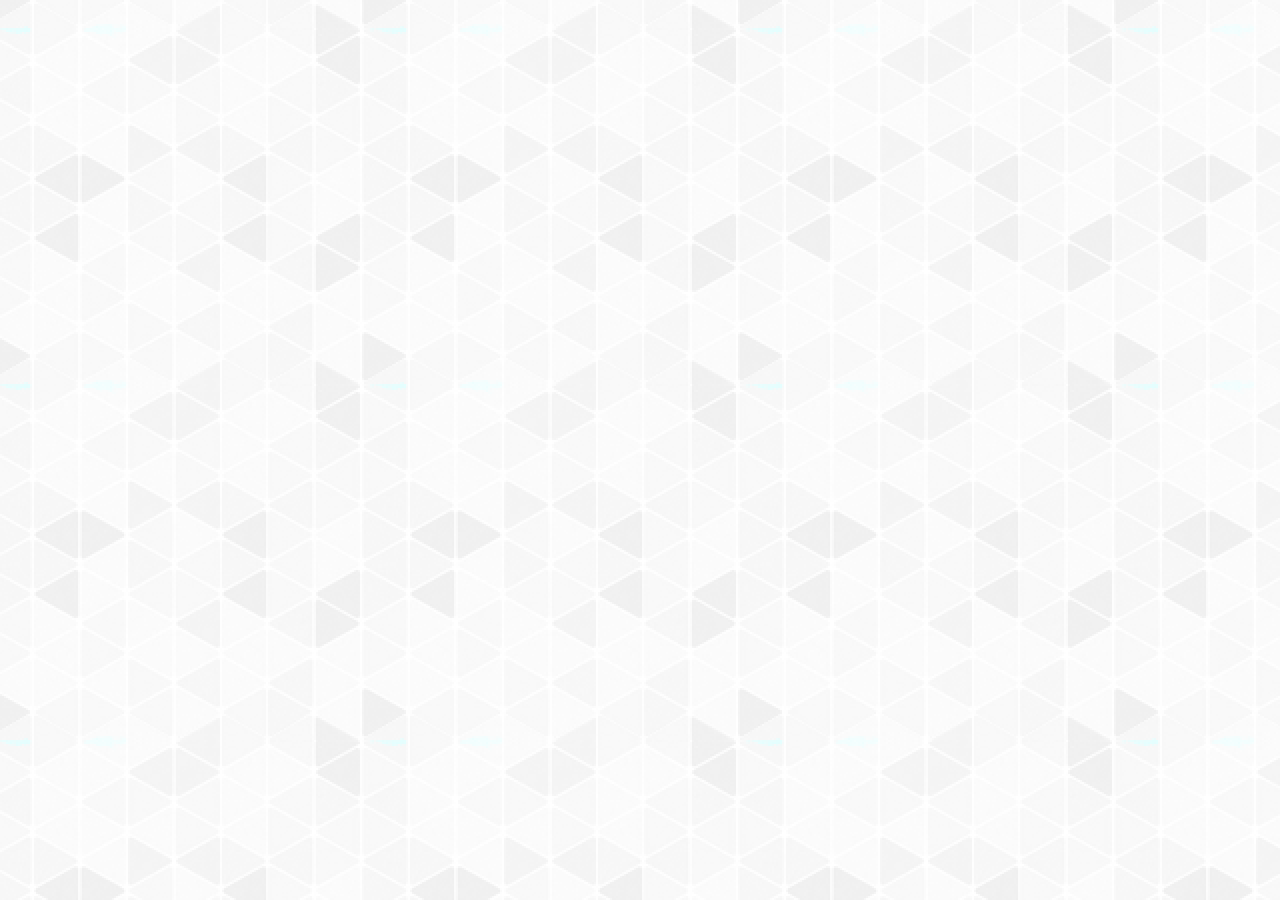
==== gallery.html @ dbdbe9ef "홈페이지 작성하기 1" ====
<!DOCTYPE html>
<html lang="ko">
<head>
    <meta charset="UTF-8">
    <meta http-equiv="X-UA-Compatible" content="IE=edge">
    <meta name="viewport" content="width=device-width, initial-scale=1.0">
    <link rel="shortcut icon" href="images/favicon/favicon.ico">
    <link rel="apple-touch-icon-precomposed" href="images/favicon/favicon.ico">
    <title>FLAT DESIGN</title>
    <link rel="stylesheet" href="css/reset.css">
    <link rel="stylesheet" href="css/main.css">
    <script src="js/jquery.min.js"></script>
    <script src="js/main.js"></script>
</head>
<body>
    
</body>
</html>
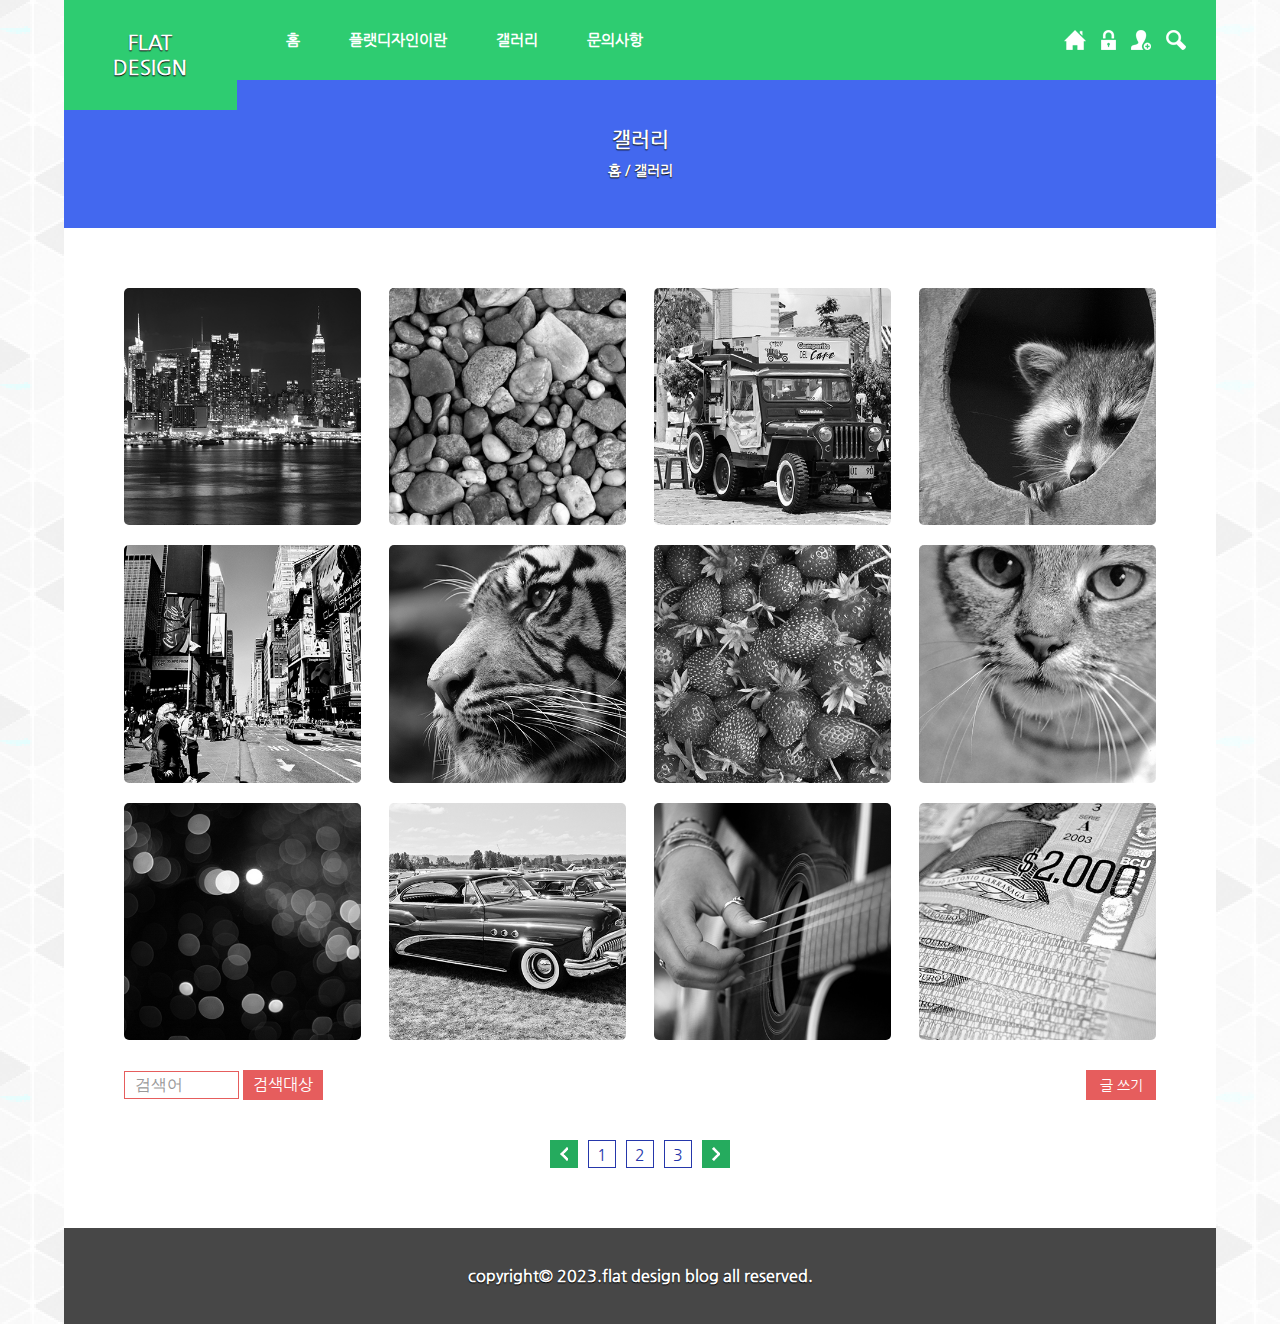
==== commit 0c1fb4de: "반응형flex홈피완성" ====
--- a/gallery.html
+++ b/gallery.html
@@ -1,5 +1,6 @@
 <!DOCTYPE html>
 <html lang="ko">
+
 <head>
     <meta charset="UTF-8">
     <meta http-equiv="X-UA-Compatible" content="IE=edge">
@@ -8,11 +9,111 @@
     <link rel="apple-touch-icon-precomposed" href="images/favicon/favicon.ico">
     <title>FLAT DESIGN</title>
     <link rel="stylesheet" href="css/reset.css">
-    <link rel="stylesheet" href="css/main.css">
+    <link rel="stylesheet" href="css/gallery.css">
     <script src="js/jquery.min.js"></script>
     <script src="js/main.js"></script>
 </head>
+
 <body>
-    
+    <div id="wrap">
+        <section class="info_section">
+            <ul class="info_list">
+                <li><a href="#"><img src="images/s_images/info_icon_01.png" alt="info_icon_01"></a></li>
+                <li><a href="#"><img src="images/s_images/info_icon_02.png" alt="info_icon_02"></a></li>
+                <li><a href="#"><img src="images/s_images/info_icon_03.png" alt="info_icon_03"></a></li>
+                <li><a href="#"><img src="images/s_images/info_icon_04.png" alt="info_icon_04"></a></li>
+            </ul><!-- info_list -->
+        </section><!-- info_section -->
+        <header class="header">
+            <h1 class="logo"><a href="index.html">FLAT<br>DESIGN</a></h1>
+            <nav class="nav">
+                <ul class="gnb">
+                    <li>
+                        <a href="index.html">홈</a>
+                        <span class="sub_menu_toggle_btn">하위메뉴토글버튼</span>
+                    </li>
+                    <li>
+                        <a href="introudce.html">플랫디자인이란</a>
+                        <span class="sub_menu_toggle_btn">하위메뉴토글버튼</span>
+                    </li>
+                    <li>
+                        <a href="gallery.html">갤러리</a>
+                        <span class="sub_menu_toggle_btn">하위메뉴토글버튼</span>
+                    </li>
+                    <li>
+                        <a href="board.html">문의사항</a>
+                        <span class="sub_menu_toggle_btn">하위메뉴토글버튼</span>
+                    </li>
+                </ul><!-- gnb -->
+            </nav><!-- nav -->
+            <span class="menu_toggle_btn">전체메뉴토글버튼</span>
+        </header><!-- header -->
+
+        <!-- sub_header_section영역 -->
+        <section class="sub_header_section">
+            <h2>갤러리</h2>
+            <ul class="plat_list">
+                <li>
+                    <a href="index.html">홈 /</a>
+                    <a href="gallery.html">갤러리</a>
+                </li><!-- plat_list -->
+            </ul>
+        </section><!-- sub_header_section -->
+        <section class="content_section">
+            <div class="cont_01">
+                <ul class="gallery_list">
+                    <li><a href="#"><img src="images/p_images/sub_gallery_01.jpg" alt="sub_gallery_01"></a></li>
+                    <li><a href="#"><img src="images/p_images/sub_gallery_02.jpg" alt="sub_gallery_02"></a></li>
+                    <li><a href="#"><img src="images/p_images/sub_gallery_03.jpg" alt="sub_gallery_03"></a></li>
+                    <li><a href="#"><img src="images/p_images/sub_gallery_04.jpg" alt="sub_gallery_04"></a></li>
+                    <li><a href="#"><img src="images/p_images/sub_gallery_05.jpg" alt="sub_gallery_05"></a></li>
+                    <li><a href="#"><img src="images/p_images/sub_gallery_06.jpg" alt="sub_gallery_06"></a></li>
+                    <li><a href="#"><img src="images/p_images/sub_gallery_07.jpg" alt="sub_gallery_07"></a></li>
+                    <li><a href="#"><img src="images/p_images/sub_gallery_08.jpg" alt="sub_gallery_08"></a></li>
+                    <li><a href="#"><img src="images/p_images/sub_gallery_09.jpg" alt="sub_gallery_09"></a></li>
+                    <li><a href="#"><img src="images/p_images/sub_gallery_10.jpg" alt="sub_gallery_10"></a></li>
+                    <li><a href="#"><img src="images/p_images/sub_gallery_11.jpg" alt="sub_gallery_11"></a></li>
+                    <li><a href="#"><img src="images/p_images/sub_gallery_12.jpg" alt="sub_gallery_12"></a></li>
+                </ul><!-- gallery_list -->
+            </div><!-- cont_01 -->
+            <div class="cont_02">
+                <div class="search_box">
+                    <form action="#">
+                        <input type="text" placeholder="검색어" class="search_win">
+                        <div class="search_select_box">
+                            <span>검색대상</span>
+                            <ul class="search_select_list">
+                                <li>제목</li>
+                                <li>내용</li>
+                                <li>제목+내용</li>
+                                <li>댓글</li>
+                                <li>이름</li>
+                                <li>닉네임</li>
+                                <li>아이디</li>
+                                <li>태그</li>
+                            </ul><!-- search_select_list -->
+                        </div><!-- serach_select_box -->
+                    </form>
+                </div><!-- search_box -->
+                <div class="write_box">
+                    <a href="#">글 쓰기</a>
+                </div><!-- write_box -->
+            </div><!-- cont_02 -->
+            <div class="cont_03">
+                <span class="list_prev_btn">이전버튼</span>
+                <a href="#">1</a>
+                <a href="#">2</a>
+                <a href="#">3</a>
+                <span class="list_next_btn">다음버튼</span>
+            </div><!-- cont_03 -->
+        </section><!-- content_section -->
+        <!-- 푸터영역 -->
+        <footer class="footer">
+            <p>
+                copyright&copy; 2023.flat design blog all reserved.
+            </p>
+        </footer><!-- footer -->
+    </div><!-- wrap -->
 </body>
+
 </html>--- a/css/gallery.css
+++ b/css/gallery.css
@@ -0,0 +1,460 @@
+@charset "UTF-8";
+
+/* 모바일용 css */
+/* 기본 css */
+
+#wrap {
+    width: 80%;
+    margin: 0 auto;
+    max-width: 1200px;
+    /* display: flex;
+    flex-flow: column nowrap; */
+}
+
+/* information 영역 css */
+
+.info_section {
+    order: 1;
+    width: 100%;
+    background-color: #2ecc71;
+    border-bottom: 1px solid #f1f1f1;
+}
+
+.info_list {
+    display: flex;
+}
+
+.info_list li {
+    width: 25%;
+    text-align: center;
+}
+
+.info_list li a {
+    display: block;
+    /* padding: 15px 0; */
+    padding: 0.938rem 0;
+}
+
+/* header 영역 css */
+
+.header {
+    order: 2;
+    width: 100%;
+    position: relative;
+}
+
+.logo {
+    width: 100%;
+    /* padding: 30px 0; */
+    padding: 1.875rem 0;
+    background-color: #2ecc71;
+    text-align: center;
+    color: white;
+    font-size: 20px;
+    text-shadow: 0px 1px 1px black;
+    /* line-height: 25px; */
+    line-height: 1.5625rem;
+    /* 부모의 크기에서 상속받는 비율 */
+    text-transform: uppercase;
+}
+
+.nav {
+    width: 100%;
+}
+
+.gnb {
+    display: none;
+    /* transition: all 0.3s; */
+}
+
+.gnb li {
+    background-color: #2c3e50;
+    display: flex;
+}
+
+.gnb li a {
+    width: 80%;
+    color: white;
+    font-weight: bold;
+    font-size: 15px;
+    font-size: 0.938rem;
+
+    padding: 20px 0;
+    padding: 1.25rem 0;
+
+    text-indent: 20px;
+    text-indent: 1.25rem;
+}
+
+.gnb li span {
+    width: 20%;
+    text-indent: -9999px;
+    background: url("../images/s_images/sub_menu_toggle_btn.png")no-repeat center center;
+    cursor: pointer;
+}
+
+.menu_toggle_btn {
+    display: block;
+    width: 30px;
+    height: 30px;
+    background: url(../images/s_images/menu_toggle_btn.png)no-repeat;
+    text-indent: -9999px;
+    cursor: pointer;
+    position: absolute;
+    /* 부모 = header */
+    top: 10px;
+    right: 10px;
+}
+
+/* sub_header_section 영역 css*/
+.sub_header_section {
+    width: 100%;
+    order: 3;
+    background-color: rgb(67, 104, 239);
+    padding: 50px 0;
+    text-align: center;
+}
+
+.sub_header_section h2 {
+    color: white;
+    font-size: 20px;
+    margin-bottom: 12px;
+    text-shadow: 0px 1px 1px black;
+}
+
+.plat_list {}
+
+.plat_list li {
+    display: inline-block;
+    font-size: 14px;
+    color: white;
+    font-weight: bold;
+    text-shadow: 0px 1px 1px black;
+}
+
+/* content_section영역 css */
+
+.content_section {
+    order: 4;
+    background-color: #fff;
+    padding: 20px;
+}
+
+/* .cont_01영역 css */
+.gallery_list li {
+    margin-top: 20px;
+}
+
+.gallery_list li:first-child {
+    margin-top: 0 !important;
+}
+
+.gallery_list img {
+    width: 100%;
+    max-width: 100%;
+    border-radius: 5px;
+    filter: grayscale(1);
+    -webkit-filter: grayscale(1);
+    transition: all 0.5s;
+}
+
+.gallery_list img:hover {
+    filter: grayscale(0);
+    -webkit-filter: grayscale(0);
+}
+
+/* .cont_02영역 css */
+
+.cont_02 {
+    display: flex;
+    justify-content: space-between;
+    margin: 30px 0 40px 0;
+}
+
+.search_win {
+    width: 115px;
+    height: 28px;
+    line-height: 28px;
+    text-indent: 10px;
+}
+
+.search_select_box {
+    display: none;
+}
+
+.write_box {}
+
+.write_box a {
+    display: block;
+    width: 70px;
+    height: 30px;
+    background-color: #e65d5d;
+    line-height: 30px;
+    text-align: center;
+    color: #fff;
+    font-size: 14px;
+}
+
+/* cont_03영역 css */
+.cont_03 {
+    display: flex;
+    justify-content: center;
+}
+
+.cont_03 span {
+    width: 28px;
+    height: 28px;
+    text-indent: -9999px;
+}
+
+.cont_03 span.list_prev_btn {
+    background: #25ab5e url(../images/s_images/list_prev_btn.png)no-repeat center center;
+    margin-right: 10px;
+}
+
+.cont_03 span.list_next_btn {
+    background: #25ab5e url(../images/s_images/list_next_btn.png)no-repeat center center;
+    margin-left: 10px;
+}
+
+.cont_03 a {
+    width: 28px;
+    height: 28px;
+    text-align: center;
+    line-height: 27px;
+    border: 1px solid #2537ab;
+    color: #2537ab;
+    transition: all 0.5s;
+}
+
+.cont_03 a:nth-of-type(2) {
+    margin: 0 10px;
+}
+
+.cont_03 a:hover {
+    background-color: #2537ab;
+    color: #fff;
+}
+
+
+/*   푸터영역 css  */
+
+.footer {
+    order: 5;
+    width: 100%;
+    background-color: #474747;
+}
+
+.footer p {
+    color: white;
+    padding: 20px;
+    text-align: center;
+    text-shadow: 0px 1px 1px black;
+    font-weight: bold;
+}
+
+/*태블릿용 css */
+@media (min-width:768px) {
+    #wrap {
+        flex-flow: row wrap;
+    }
+
+    /* 헤더영역 CSS */
+
+    .header {}
+
+    .logo {
+        position: absolute;
+        top: 0;
+        left: 0;
+        width: 16%;
+        z-index: 10;
+    }
+
+    .nav {
+        min-height: 80px;
+        background: #2ecc71;
+        position: relative;
+    }
+
+    .gnb {
+        position: absolute;
+        top: 100%;
+        right: 0;
+        width: 40%;
+    }
+
+    .menu_toggle_btn {
+        top: 50%;
+        transform: translateY(-50%);
+        right: 20px;
+    }
+
+    /* 서브 해더 영역  */
+
+    /* content_section영역 */
+    .content_section {
+        padding: 40px;
+    }
+
+    .gallery_list {
+        display: flex;
+        flex-wrap: wrap;
+        justify-content: space-between;
+    }
+
+    .gallery_list li {
+        width: 47%;
+    }
+
+    .gallery_list li:nth-child(2) {
+        margin-top: 0 !important;
+    }
+
+    /* cont_02 */
+    .search_select_box {
+        display: inline-block;
+        position: relative;
+    }
+
+    .search_select_box span {
+        display: block;
+        width: 80px;
+        height: 30px;
+        line-height: 30px;
+        background-color: #e65d5d;
+        text-align: center;
+        color: white;
+        cursor: pointer;
+    }
+
+    .search_select_list {
+        position: absolute;
+        left: 0;
+        top: 105%;
+        width: 100%;
+        display: none;
+    }
+
+    .search_select_list li {
+        background-color: #e65d5d;
+        color: white;
+        padding: 6px 0;
+        text-indent: 10px;
+        font-size: 13px;
+        cursor: pointer;
+    }
+
+    .footer p {
+        padding: 40px 0;
+    }
+
+}
+
+/* min-width:768px */
+
+
+
+/*데스크탑 css */
+@media (min-width:960px) {
+
+    #wrap {
+        width: 90%;
+        position: relative;
+    }
+
+    /* 인포메이션  영역 css */
+
+    .info_section {
+        position: absolute;
+        top: 30px;
+        right: 30px;
+        order: 0;
+        z-index: 30;
+        width: auto;
+        border-bottom: 0;
+    }
+
+    .info_list li {
+        width: auto;
+        margin-left: 15px;
+    }
+
+    .info_list li a {
+        padding: 0;
+    }
+
+    /* 헤더영역 CSS */
+
+    .header {
+        order: 1;
+        display: flex;
+        justify-content: flex-end;
+        position: static;
+    }
+
+    .logo {
+        width: 15%;
+    }
+
+    .nav {
+        width: 85%;
+        display: flex;
+        position: static;
+        align-items: center;
+    }
+
+    .gnb {
+        display: flex !important;
+        flex-direction: row;
+        width: 100%;
+        position: static;
+    }
+
+    .gnb li {
+        background-color: transparent !important;
+        display: block;
+        margin-left: 5%;
+    }
+
+    .gnb li a {
+        width: auto;
+        padding: 0;
+        text-indent: 0;
+    }
+
+    .gnb li span {
+        display: none;
+    }
+
+    .menu_toggle_btn {
+        display: none;
+    }
+
+    /* 서브 해더 영역  */
+
+    .sub_header_section {
+        order: 2;
+    }
+
+    /* content_section영역 */
+    .content_section {
+        order: 3;
+        padding: 60px;
+    }
+
+    .gallery_list li {
+        width: 23%;
+    }
+
+    .gallery_list li:nth-child(3) {
+        margin-top: 0 !important;
+    }
+
+    .gallery_list li:nth-child(4) {
+        margin-top: 0 !important;
+    }
+
+}
+
+/* min-width:960px */